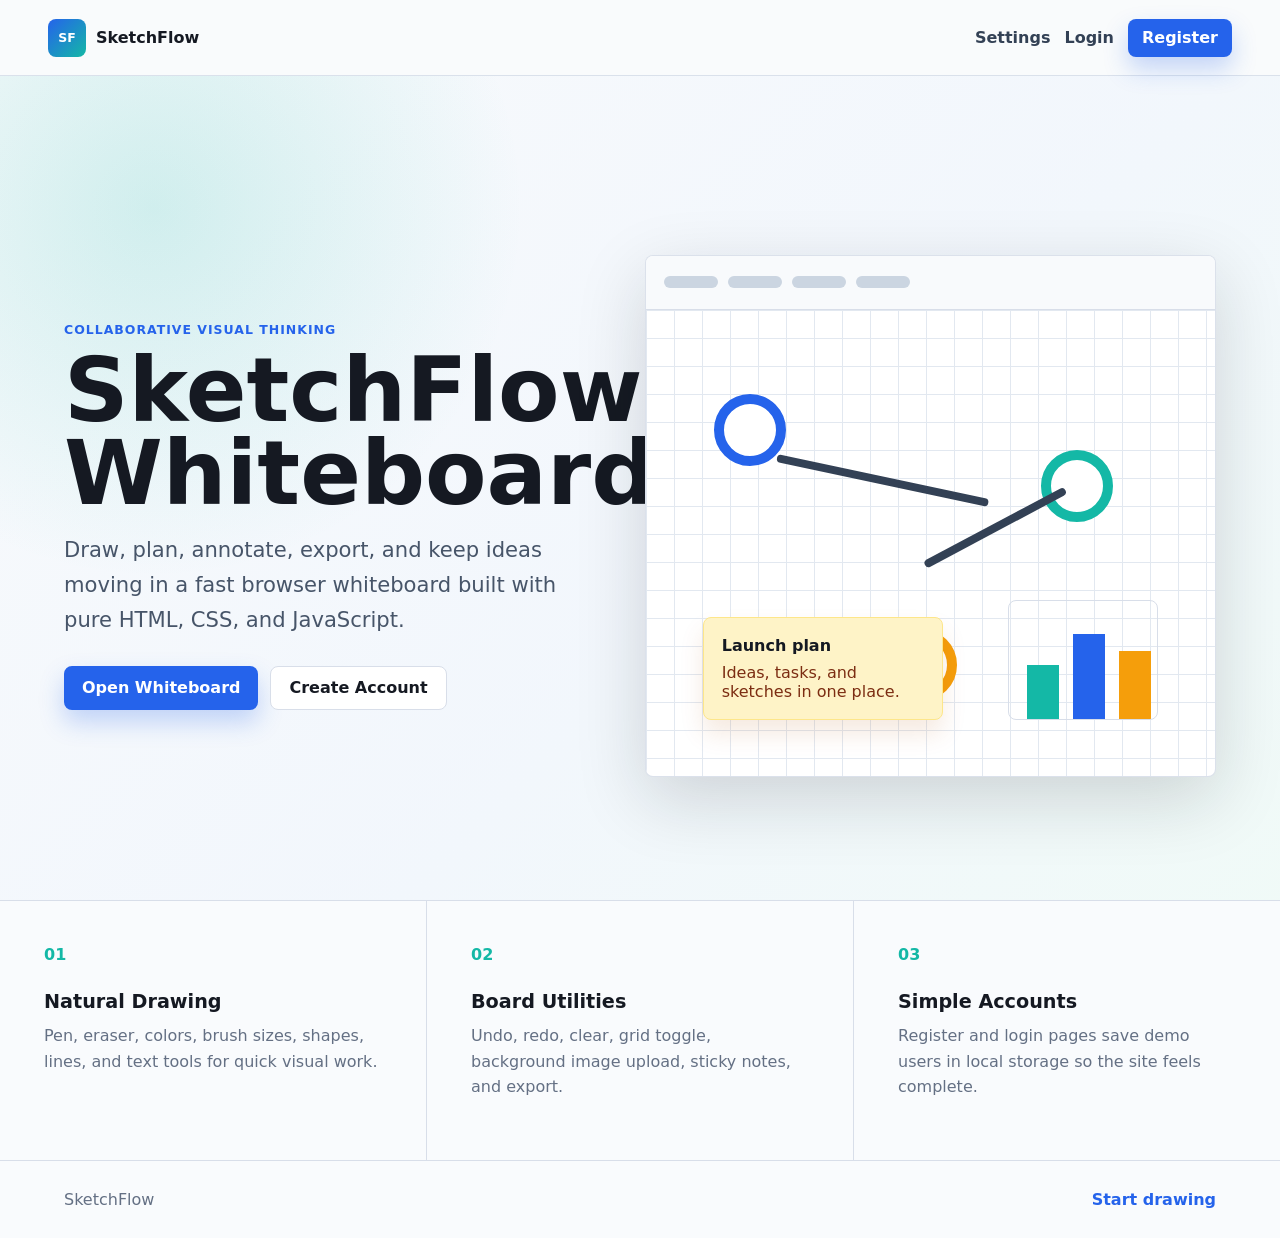
==== index.html @ c55a99bb "Add files via upload" ====
<!DOCTYPE html>
<html lang="en">
<head>
  <meta charset="UTF-8">
  <meta name="viewport" content="width=device-width, initial-scale=1.0">
  <title>SketchFlow Whiteboard | Home</title>
  <link rel="stylesheet" href="styles.css">
</head>
<body>
  <header class="site-header">
    <a class="brand" href="index.html">
      <span class="brand-mark">SF</span>
      <span>SketchFlow</span>
    </a>
    <nav class="nav-links">
      <a href="settings.html">Settings</a>
      <a href="login.html">Login</a>
      <a class="button button-small" href="register.html">Register</a>
    </nav>
  </header>

  <main>
    <section class="hero">
      <div class="hero-copy">
        <p class="eyebrow">Collaborative visual thinking</p>
        <h1>SketchFlow Whiteboard</h1>
        <p class="hero-text">
          Draw, plan, annotate, export, and keep ideas moving in a fast browser whiteboard built with pure HTML, CSS, and JavaScript.
        </p>
        <div class="hero-actions">
          <a class="button" href="whiteboard.html">Open Whiteboard</a>
          <a class="button button-ghost" href="register.html">Create Account</a>
        </div>
      </div>
      <div class="hero-board" aria-label="Whiteboard preview">
        <div class="preview-toolbar">
          <span></span><span></span><span></span><span></span>
        </div>
        <div class="preview-canvas">
          <div class="node node-a"></div>
          <div class="node node-b"></div>
          <div class="node node-c"></div>
          <div class="connector connector-a"></div>
          <div class="connector connector-b"></div>
          <div class="sticky-preview">
            <strong>Launch plan</strong>
            <span>Ideas, tasks, and sketches in one place.</span>
          </div>
          <div class="chart-preview"></div>
        </div>
      </div>
    </section>

    <section class="feature-band">
      <div class="feature">
        <span class="feature-icon">01</span>
        <h2>Natural Drawing</h2>
        <p>Pen, eraser, colors, brush sizes, shapes, lines, and text tools for quick visual work.</p>
      </div>
      <div class="feature">
        <span class="feature-icon">02</span>
        <h2>Board Utilities</h2>
        <p>Undo, redo, clear, grid toggle, background image upload, sticky notes, and export.</p>
      </div>
      <div class="feature">
        <span class="feature-icon">03</span>
        <h2>Simple Accounts</h2>
        <p>Register and login pages save demo users in local storage so the site feels complete.</p>
      </div>
    </section>
  </main>

  <footer class="site-footer">
    <span>SketchFlow</span>
    <a href="whiteboard.html">Start drawing</a>
  </footer>
  <script src="theme.js"></script>
</body>
</html>
---- styles.css ----
:root {
  --ink: #151922;
  --muted: #647084;
  --paper: #f8fafc;
  --line: #d8dee9;
  --brand: #2563eb;
  --brand-dark: #1d4ed8;
  --accent: #14b8a6;
  --warn: #ef4444;
  --panel: rgba(255, 255, 255, 0.92);
  --shadow: 0 22px 70px rgba(21, 25, 34, 0.16);
  --canvas-paper: #ffffff;
}

:root[data-theme="dark"] {
  --ink: #e5edf8;
  --muted: #aeb8c8;
  --paper: #111827;
  --line: #334155;
  --brand: #60a5fa;
  --brand-dark: #3b82f6;
  --accent: #2dd4bf;
  --panel: rgba(15, 23, 42, 0.94);
  --shadow: 0 22px 70px rgba(0, 0, 0, 0.35);
}

:root[data-theme="ocean"] {
  --ink: #102033;
  --muted: #4f6b7d;
  --paper: #ecfeff;
  --line: #b6e2ea;
  --brand: #0891b2;
  --brand-dark: #0e7490;
  --accent: #10b981;
}

:root[data-theme="sunset"] {
  --ink: #261414;
  --muted: #765353;
  --paper: #fff7ed;
  --line: #fed7aa;
  --brand: #e11d48;
  --brand-dark: #be123c;
  --accent: #f59e0b;
}

:root[data-board-theme="white"] { --canvas-paper: #ffffff; }
:root[data-board-theme="cream"] { --canvas-paper: #fff7df; }
:root[data-board-theme="midnight"] { --canvas-paper: #111827; }
:root[data-board-theme="mint"] { --canvas-paper: #ecfdf5; }

:root.large-ui .tool-button,
:root.large-ui .board-topbar,
:root.large-ui .control-label {
  font-size: 1.04rem;
}

* {
  box-sizing: border-box;
}

body {
  margin: 0;
  color: var(--ink);
  font-family: Inter, ui-sans-serif, system-ui, -apple-system, BlinkMacSystemFont, "Segoe UI", sans-serif;
  background: var(--paper);
}

a {
  color: inherit;
  text-decoration: none;
}

.site-header,
.board-topbar {
  position: sticky;
  top: 0;
  z-index: 20;
  display: flex;
  align-items: center;
  justify-content: space-between;
  gap: 18px;
  min-height: 76px;
  padding: 16px clamp(18px, 4vw, 48px);
  border-bottom: 1px solid rgba(216, 222, 233, 0.9);
  background: color-mix(in srgb, var(--paper) 90%, white);
  backdrop-filter: blur(18px);
}

.brand {
  display: inline-flex;
  align-items: center;
  gap: 10px;
  font-weight: 800;
}

.brand-mark {
  display: grid;
  width: 38px;
  height: 38px;
  place-items: center;
  color: #ffffff;
  border-radius: 8px;
  background: linear-gradient(135deg, var(--brand), var(--accent));
  font-size: 0.78rem;
}

.nav-links {
  display: flex;
  align-items: center;
  gap: 14px;
  color: #334155;
  font-weight: 700;
}

.button,
button.button {
  display: inline-flex;
  align-items: center;
  justify-content: center;
  min-height: 44px;
  padding: 0 18px;
  border: 0;
  border-radius: 8px;
  color: #ffffff;
  background: var(--brand);
  box-shadow: 0 12px 25px rgba(37, 99, 235, 0.25);
  font: inherit;
  font-weight: 800;
  cursor: pointer;
}

.button:hover {
  background: var(--brand-dark);
}

.button-small {
  min-height: 38px;
  padding: 0 14px;
}

.button-ghost {
  color: var(--ink);
  background: #ffffff;
  border: 1px solid var(--line);
  box-shadow: none;
}

.button-ghost:hover {
  background: #f1f5f9;
}

.hero {
  display: grid;
  grid-template-columns: minmax(0, 0.95fr) minmax(320px, 1.05fr);
  gap: clamp(28px, 5vw, 72px);
  align-items: center;
  min-height: calc(100vh - 76px);
  padding: clamp(44px, 7vw, 92px) clamp(18px, 5vw, 68px) 34px;
  background:
    radial-gradient(circle at 12% 16%, rgba(20, 184, 166, 0.17), transparent 28%),
    linear-gradient(135deg, var(--paper) 0%, color-mix(in srgb, var(--paper) 80%, #dbeafe) 55%, color-mix(in srgb, var(--paper) 80%, #d1fae5) 100%);
}

.eyebrow {
  margin: 0 0 12px;
  color: var(--brand);
  font-size: 0.78rem;
  font-weight: 900;
  letter-spacing: 0.08em;
  text-transform: uppercase;
}

h1,
h2,
p {
  margin-top: 0;
}

.hero h1 {
  max-width: 720px;
  margin-bottom: 18px;
  font-size: clamp(3rem, 7vw, 6.8rem);
  line-height: 0.93;
  letter-spacing: 0;
}

.hero-text {
  max-width: 640px;
  color: #475569;
  font-size: clamp(1.05rem, 2vw, 1.32rem);
  line-height: 1.65;
}

.hero-actions {
  display: flex;
  flex-wrap: wrap;
  gap: 12px;
  margin-top: 28px;
}

.hero-board {
  min-height: 520px;
  border: 1px solid rgba(216, 222, 233, 0.9);
  border-radius: 8px;
  background: #ffffff;
  box-shadow: var(--shadow);
  overflow: hidden;
}

.preview-toolbar {
  display: flex;
  gap: 10px;
  align-items: center;
  height: 54px;
  padding: 0 18px;
  border-bottom: 1px solid var(--line);
  background: #f8fafc;
}

.preview-toolbar span {
  width: 54px;
  height: 12px;
  border-radius: 999px;
  background: #cbd5e1;
}

.preview-canvas {
  position: relative;
  height: 466px;
  background-image:
    linear-gradient(#e2e8f0 1px, transparent 1px),
    linear-gradient(90deg, #e2e8f0 1px, transparent 1px);
  background-size: 28px 28px;
}

.node {
  position: absolute;
  width: 72px;
  height: 72px;
  border: 10px solid #2563eb;
  border-radius: 50%;
  background: #ffffff;
}

.node-a { left: 12%; top: 18%; }
.node-b { right: 18%; top: 30%; border-color: #14b8a6; }
.node-c { left: 42%; bottom: 16%; border-color: #f59e0b; }

.connector {
  position: absolute;
  height: 8px;
  border-radius: 999px;
  background: #334155;
  transform-origin: left center;
}

.connector-a {
  left: 23%;
  top: 31%;
  width: 38%;
  transform: rotate(12deg);
}

.connector-b {
  left: 49%;
  top: 54%;
  width: 28%;
  transform: rotate(-28deg);
}

.sticky-preview {
  position: absolute;
  left: 10%;
  bottom: 12%;
  display: grid;
  gap: 8px;
  width: min(240px, 44%);
  padding: 18px;
  border: 1px solid #fde68a;
  border-radius: 8px;
  background: #fef3c7;
  box-shadow: 0 14px 25px rgba(180, 83, 9, 0.12);
}

.sticky-preview span {
  color: #7c2d12;
}

.chart-preview {
  position: absolute;
  right: 10%;
  bottom: 12%;
  width: 150px;
  height: 120px;
  border-radius: 8px;
  background:
    linear-gradient(to top, #14b8a6 0 46%, transparent 46%),
    linear-gradient(to top, #2563eb 0 72%, transparent 72%),
    linear-gradient(to top, #f59e0b 0 58%, transparent 58%);
  background-size: 32px 100%, 32px 100%, 32px 100%;
  background-position: 18px 0, 64px 0, 110px 0;
  background-repeat: no-repeat;
  border: 1px solid var(--line);
}

.feature-band {
  display: grid;
  grid-template-columns: repeat(3, 1fr);
  gap: 1px;
  background: var(--line);
  border-top: 1px solid var(--line);
  border-bottom: 1px solid var(--line);
}

.feature {
  min-height: 220px;
  padding: clamp(24px, 4vw, 44px);
  background: color-mix(in srgb, var(--paper) 82%, white);
}

.feature-icon {
  display: inline-flex;
  margin-bottom: 26px;
  color: var(--accent);
  font-weight: 900;
}

.feature h2 {
  margin-bottom: 10px;
  font-size: 1.2rem;
}

.feature p,
.site-footer {
  color: var(--muted);
  line-height: 1.6;
}

.site-footer {
  display: flex;
  justify-content: space-between;
  padding: 26px clamp(18px, 5vw, 68px);
  background: color-mix(in srgb, var(--paper) 82%, white);
}

.site-footer a {
  color: var(--brand);
  font-weight: 800;
}

.auth-page {
  min-height: 100vh;
  background:
    linear-gradient(115deg, rgba(37, 99, 235, 0.1), transparent 42%),
    linear-gradient(245deg, rgba(20, 184, 166, 0.14), transparent 42%),
    var(--paper);
}

.auth-shell {
  display: grid;
  min-height: calc(100vh - 76px);
  place-items: center;
  padding: 36px 18px;
}

.auth-panel {
  width: min(460px, 100%);
  padding: 34px;
  border: 1px solid var(--line);
  border-radius: 8px;
  background: var(--panel);
  box-shadow: var(--shadow);
}

.settings-shell {
  min-height: calc(100vh - 76px);
  padding: clamp(28px, 5vw, 58px);
  background: var(--paper);
}

.settings-heading {
  max-width: 780px;
  margin-bottom: 28px;
}

.settings-heading h1 {
  margin-bottom: 10px;
  font-size: clamp(2.4rem, 6vw, 4.8rem);
  line-height: 1;
}

.settings-heading p:last-child {
  color: var(--muted);
  font-size: 1.05rem;
  line-height: 1.6;
}

.settings-grid {
  display: grid;
  grid-template-columns: repeat(2, minmax(0, 1fr));
  gap: 18px;
}

.settings-card {
  display: grid;
  gap: 16px;
  align-content: start;
  padding: 22px;
  border: 1px solid var(--line);
  border-radius: 8px;
  background: color-mix(in srgb, var(--paper) 82%, white);
  box-shadow: 0 12px 28px rgba(15, 23, 42, 0.08);
}

.settings-card h2 {
  margin: 0;
  font-size: 1.15rem;
}

.theme-options {
  display: grid;
  grid-template-columns: repeat(2, minmax(0, 1fr));
  gap: 10px;
}

.theme-choice {
  display: flex;
  align-items: center;
  gap: 10px;
  min-height: 48px;
  padding: 8px 10px;
  border: 1px solid var(--line);
  border-radius: 8px;
  color: var(--ink);
  background: color-mix(in srgb, var(--paper) 70%, white);
  font: inherit;
  font-weight: 850;
  cursor: pointer;
}

.theme-choice.active,
.theme-choice:hover {
  border-color: var(--brand);
  color: var(--brand);
}

.swatch {
  display: inline-block;
  width: 24px;
  height: 24px;
  border: 1px solid var(--line);
  border-radius: 7px;
}

.light-swatch { background: #f8fafc; }
.dark-swatch { background: #111827; }
.ocean-swatch { background: linear-gradient(135deg, #0891b2, #10b981); }
.sunset-swatch { background: linear-gradient(135deg, #e11d48, #f59e0b); }
.paper-white { background: #ffffff; }
.paper-cream { background: #fff7df; }
.paper-midnight { background: #111827; }
.paper-mint { background: #ecfdf5; }

.toggle-row {
  display: flex;
  align-items: center;
  gap: 12px;
  color: var(--ink);
  font-weight: 800;
}

.toggle-row input {
  width: 20px;
  min-height: 20px;
}

.settings-actions {
  display: grid;
  grid-template-columns: repeat(2, minmax(0, 1fr));
  gap: 10px;
}

.auth-panel h1 {
  margin-bottom: 24px;
  font-size: 2.4rem;
}

.auth-form {
  display: grid;
  gap: 18px;
}

.auth-form label,
.control-label {
  display: grid;
  gap: 8px;
  color: #334155;
  font-size: 0.9rem;
  font-weight: 800;
}

input {
  width: 100%;
  min-height: 44px;
  border: 1px solid #cbd5e1;
  border-radius: 8px;
  padding: 0 12px;
  color: var(--ink);
  background: #ffffff;
  font: inherit;
}

input:focus,
button:focus-visible,
a:focus-visible {
  outline: 3px solid rgba(37, 99, 235, 0.28);
  outline-offset: 2px;
}

.form-message {
  min-height: 24px;
  margin: 0;
  color: var(--brand);
  font-weight: 800;
}

.form-message.error {
  color: var(--warn);
}

.auth-switch {
  margin: 22px 0 0;
  color: var(--muted);
}

.auth-switch a {
  color: var(--brand);
  font-weight: 800;
}

.saved-shell {
  min-height: calc(100vh - 76px);
  padding: clamp(28px, 5vw, 58px);
  background: var(--paper);
}

.saved-heading {
  max-width: 760px;
  margin-bottom: 28px;
}

.saved-heading h1 {
  margin-bottom: 10px;
  font-size: clamp(2.4rem, 6vw, 4.8rem);
  line-height: 1;
}

.saved-heading p:last-child {
  color: var(--muted);
  font-size: 1.05rem;
  line-height: 1.6;
}

.saved-grid {
  display: grid;
  grid-template-columns: repeat(auto-fill, minmax(260px, 1fr));
  gap: 18px;
}

.saved-card,
.empty-state {
  border: 1px solid var(--line);
  border-radius: 8px;
  background: color-mix(in srgb, var(--paper) 82%, white);
  box-shadow: 0 12px 28px rgba(15, 23, 42, 0.08);
  overflow: hidden;
}

.saved-card img {
  display: block;
  width: 100%;
  aspect-ratio: 16 / 10;
  object-fit: cover;
  background: #eef3f8;
  border-bottom: 1px solid var(--line);
}

.saved-card-body {
  display: grid;
  gap: 12px;
  padding: 14px;
}

.saved-card h2 {
  margin: 0;
  font-size: 1.05rem;
}

.saved-card p,
.empty-state p {
  margin: 0;
  color: var(--muted);
  font-size: 0.9rem;
}

.saved-actions {
  display: grid;
  grid-template-columns: repeat(3, 1fr);
  gap: 8px;
}

.saved-actions a,
.saved-actions button {
  display: inline-flex;
  align-items: center;
  justify-content: center;
  min-height: 38px;
  border: 1px solid #cbd5e1;
  border-radius: 8px;
  color: #243247;
  background: #ffffff;
  font: inherit;
  font-size: 0.9rem;
  font-weight: 850;
  cursor: pointer;
}

.saved-actions a:hover,
.saved-actions button:hover {
  border-color: var(--brand);
  color: var(--brand);
  background: #eff6ff;
}

.saved-actions .delete-board:hover {
  border-color: var(--warn);
  color: var(--warn);
  background: #fef2f2;
}

.empty-state {
  grid-column: 1 / -1;
  display: grid;
  gap: 14px;
  justify-items: start;
  padding: 24px;
}

.profile-shell {
  display: grid;
  gap: 20px;
  min-height: calc(100vh - 76px);
  padding: clamp(28px, 5vw, 58px);
  background:
    linear-gradient(135deg, rgba(37, 99, 235, 0.1), transparent 38%),
    linear-gradient(245deg, rgba(20, 184, 166, 0.12), transparent 38%),
    var(--paper);
}

.profile-panel {
  display: flex;
  align-items: center;
  gap: 22px;
  padding: clamp(22px, 4vw, 34px);
  border: 1px solid var(--line);
  border-radius: 8px;
  background: color-mix(in srgb, var(--paper) 82%, white);
  box-shadow: var(--shadow);
}

.profile-avatar {
  display: grid;
  flex: 0 0 auto;
  width: 92px;
  height: 92px;
  place-items: center;
  border-radius: 8px;
  color: #ffffff;
  background: linear-gradient(135deg, var(--brand), var(--accent));
  font-size: 1.6rem;
  font-weight: 900;
}

.profile-panel h1 {
  margin-bottom: 8px;
  font-size: clamp(2rem, 5vw, 4rem);
  line-height: 1;
}

.profile-email {
  margin: 0;
  color: var(--muted);
  font-weight: 800;
}

.profile-grid {
  display: grid;
  grid-template-columns: repeat(2, minmax(0, 1fr));
  gap: 18px;
}

.profile-card,
.profile-actions {
  border: 1px solid var(--line);
  border-radius: 8px;
  background: color-mix(in srgb, var(--paper) 82%, white);
  box-shadow: 0 12px 28px rgba(15, 23, 42, 0.08);
}

.profile-card {
  display: grid;
  gap: 12px;
  padding: 22px;
}

.profile-card span {
  color: var(--muted);
  font-weight: 800;
}

.profile-card strong {
  font-size: 2.4rem;
}

.profile-actions {
  grid-column: 1 / -1;
  display: flex;
  flex-wrap: wrap;
  gap: 12px;
  padding: 18px;
}

.logout-button {
  background: #334155;
  box-shadow: none;
}

.logout-button:hover {
  background: #1e293b;
}

.board-page {
  height: 100vh;
  overflow: hidden;
  background: color-mix(in srgb, var(--paper) 80%, #dfe7f1);
}

.board-topbar {
  min-height: 68px;
  padding: 10px 18px;
}

.board-title {
  display: flex;
  align-items: center;
  gap: 12px;
  flex: 1;
  max-width: 620px;
}

.board-title input {
  min-height: 40px;
  font-weight: 900;
}

#userBadge {
  white-space: nowrap;
  color: var(--muted);
  font-size: 0.9rem;
  font-weight: 800;
}

.board-topbar .nav-links {
  justify-content: flex-end;
}

.whiteboard-app {
  display: grid;
  grid-template-columns: 176px minmax(0, 1fr) 250px;
  height: calc(100vh - 68px);
}

.tool-panel,
.info-panel {
  display: flex;
  flex-direction: column;
  gap: 14px;
  padding: 14px;
  border-right: 1px solid var(--line);
  background: color-mix(in srgb, var(--paper) 88%, white);
  overflow-y: auto;
}

.info-panel {
  border-right: 0;
  border-left: 1px solid var(--line);
}

.info-panel h2 {
  margin: 4px 0 0;
  font-size: 1rem;
}

.tool-group {
  display: grid;
  grid-template-columns: 1fr;
  gap: 8px;
  padding-bottom: 14px;
  border-bottom: 1px solid #e2e8f0;
}

.tool-group:last-child {
  border-bottom: 0;
}

.tool-button {
  min-height: 40px;
  border: 1px solid #cbd5e1;
  border-radius: 8px;
  color: #243247;
  background: #ffffff;
  font: inherit;
  font-weight: 850;
  cursor: pointer;
}

.tool-button:hover,
.tool-button.active {
  border-color: var(--brand);
  color: var(--brand);
  background: #eff6ff;
}

.tool-button.danger:hover {
  border-color: var(--warn);
  color: var(--warn);
  background: #fef2f2;
}

.file-button {
  display: grid;
  place-items: center;
  cursor: pointer;
}

.file-button input {
  display: none;
}

input[type="color"] {
  height: 42px;
  padding: 4px;
}

input[type="range"] {
  min-height: auto;
  padding: 0;
}

#brushValue {
  color: var(--muted);
  font-weight: 800;
}

.canvas-shell {
  position: relative;
  overflow: hidden;
  background: var(--canvas-paper);
}

#whiteboardCanvas {
  display: block;
  width: 100%;
  height: 100%;
  cursor: crosshair;
  touch-action: none;
}

.notes-layer {
  position: absolute;
  inset: 0;
  pointer-events: none;
}

.note {
  position: absolute;
  width: 190px;
  min-height: 150px;
  padding: 36px 14px 14px;
  border: 1px solid #facc15;
  border-radius: 8px;
  background: #fef3c7;
  box-shadow: 0 16px 30px rgba(113, 63, 18, 0.18);
  pointer-events: auto;
}

.note::before {
  content: "Note";
  position: absolute;
  inset: 0 0 auto 0;
  z-index: 1;
  height: 28px;
  padding: 6px 12px;
  border-bottom: 1px solid rgba(180, 83, 9, 0.18);
  color: #7c2d12;
  font-size: 0.78rem;
  font-weight: 900;
  cursor: move;
  pointer-events: none;
}

.note textarea {
  position: relative;
  z-index: 1;
  width: 100%;
  min-height: 92px;
  resize: vertical;
  border: 0;
  color: #422006;
  background: transparent;
  font: inherit;
  line-height: 1.45;
}

.note button {
  position: absolute;
  top: 4px;
  right: 6px;
  z-index: 2;
  width: 22px;
  height: 22px;
  border: 0;
  border-radius: 6px;
  background: rgba(146, 64, 14, 0.12);
  cursor: pointer;
}

.floating-text {
  position: absolute;
  display: none;
  z-index: 30;
  min-width: 180px;
  width: 240px;
  height: 44px;
  box-shadow: 0 10px 24px rgba(15, 23, 42, 0.14);
}

.stat-list {
  display: grid;
  gap: 10px;
}

.stat-list div {
  display: flex;
  justify-content: space-between;
  gap: 14px;
  padding: 12px;
  border: 1px solid var(--line);
  border-radius: 8px;
  background: #ffffff;
}

.stat-list span,
.mini-guide {
  color: var(--muted);
  font-size: 0.9rem;
}

.mini-guide {
  padding: 14px;
  border: 1px solid var(--line);
  border-radius: 8px;
  background: #ffffff;
  line-height: 1.55;
}

@media (max-width: 980px) {
  .hero,
  .feature-band,
  .whiteboard-app {
    grid-template-columns: 1fr;
  }

  .hero {
    min-height: auto;
  }

  .hero-board {
    min-height: 430px;
  }

  .preview-canvas {
    height: 376px;
  }

  .board-page {
    height: auto;
    min-height: 100vh;
    overflow: auto;
  }

  .whiteboard-app {
    height: auto;
  }

  .tool-panel {
    display: grid;
    grid-template-columns: repeat(2, minmax(0, 1fr));
    position: sticky;
    top: 0;
    z-index: 10;
    border-right: 0;
    border-bottom: 1px solid var(--line);
  }

  .canvas-shell {
    height: 68vh;
    min-height: 460px;
  }

  .info-panel {
    border-left: 0;
    border-top: 1px solid var(--line);
  }
}

@media (max-width: 640px) {
  .site-header,
  .board-topbar,
  .site-footer {
    align-items: flex-start;
    flex-direction: column;
  }

  .nav-links {
    flex-wrap: wrap;
    width: 100%;
    gap: 8px;
  }

  .nav-links a {
    display: inline-flex;
    align-items: center;
    min-height: 36px;
  }

  .hero h1 {
    font-size: 3.1rem;
  }

  .hero {
    padding-top: 34px;
  }

  .hero-board {
    min-height: 360px;
  }

  .preview-canvas {
    height: 306px;
  }

  .feature {
    min-height: auto;
  }

  .tool-panel {
    grid-template-columns: 1fr;
  }

  .board-title {
    align-items: stretch;
    flex-direction: column;
    width: 100%;
  }

  .board-topbar {
    position: relative;
    gap: 10px;
  }

  .board-topbar .brand {
    width: 100%;
  }

  .board-topbar .nav-links {
    display: grid;
    grid-template-columns: repeat(2, minmax(0, 1fr));
    justify-content: stretch;
  }

  .board-topbar .nav-links a {
    justify-content: center;
    min-width: 0;
    padding: 0 8px;
    border: 1px solid var(--line);
    border-radius: 8px;
    background: #ffffff;
    font-size: 0.88rem;
    text-align: center;
  }

  .whiteboard-app {
    display: flex;
    flex-direction: column;
  }

  .tool-panel {
    position: static;
    display: flex;
    flex-direction: column;
    max-height: none;
    padding: 10px;
  }

  .tool-group {
    grid-template-columns: repeat(3, minmax(0, 1fr));
    gap: 7px;
    padding-bottom: 10px;
  }

  .tool-group:nth-child(2) {
    grid-template-columns: 1fr;
  }

  .tool-button {
    min-height: 38px;
    padding: 0 6px;
    font-size: 0.86rem;
  }

  .control-label {
    gap: 6px;
  }

  .canvas-shell {
    height: 62vh;
    min-height: 390px;
  }

  .info-panel {
    padding: 10px;
  }

  .stat-list {
    grid-template-columns: 1fr;
  }

  .saved-actions {
    grid-template-columns: 1fr;
  }

  .settings-grid {
    grid-template-columns: 1fr;
  }

  .theme-options,
  .settings-actions {
    grid-template-columns: 1fr;
  }

  .profile-panel {
    align-items: flex-start;
    flex-direction: column;
  }

  .profile-grid {
    grid-template-columns: 1fr;
  }

  .profile-actions {
    display: grid;
  }
}

@media (max-width: 420px) {
  .site-header,
  .board-topbar {
    padding: 12px;
  }

  .brand-mark {
    width: 34px;
    height: 34px;
  }

  .hero h1,
  .saved-heading h1,
  .settings-heading h1 {
    font-size: 2.55rem;
  }

  .auth-panel {
    padding: 24px 18px;
  }

  .board-topbar .nav-links {
    grid-template-columns: 1fr;
  }

  .tool-group {
    grid-template-columns: repeat(2, minmax(0, 1fr));
  }

  .canvas-shell {
    height: 58vh;
    min-height: 340px;
  }

  .note {
    width: min(170px, calc(100vw - 32px));
  }
}
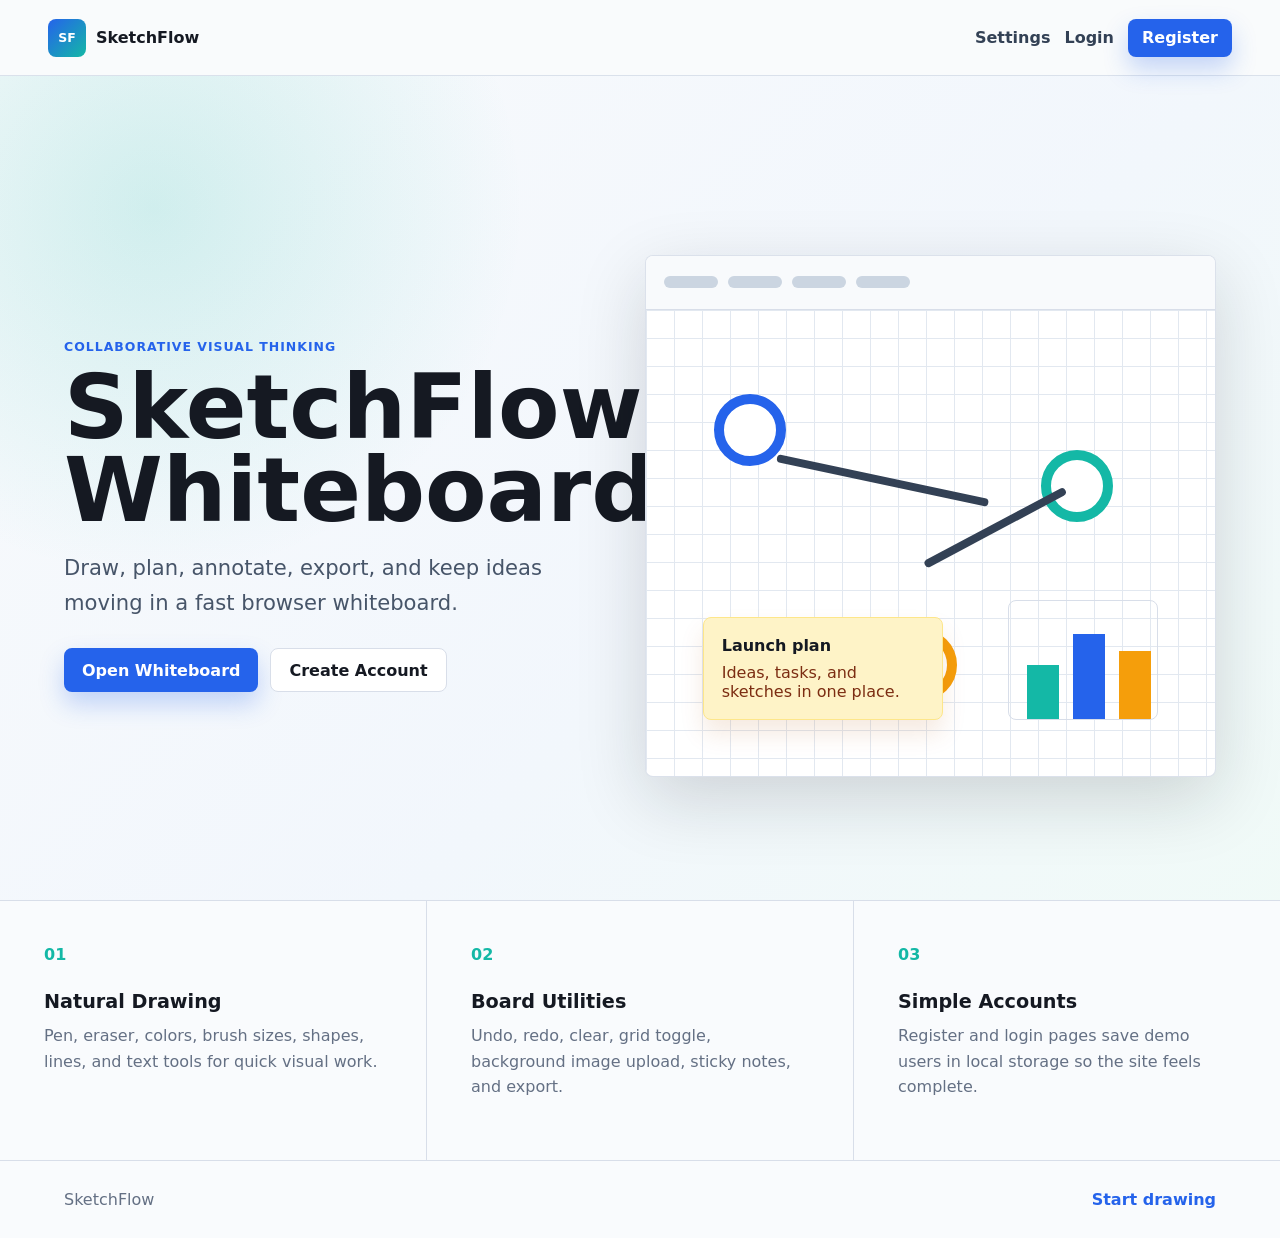
==== commit 9f699979: "Update hero text in index.html Removed 'built with pure HTML, CSS, and JavaScript' from the hero tex" ====
--- a/index.html
+++ b/index.html
@@ -25,7 +25,7 @@
         <p class="eyebrow">Collaborative visual thinking</p>
         <h1>SketchFlow Whiteboard</h1>
         <p class="hero-text">
-          Draw, plan, annotate, export, and keep ideas moving in a fast browser whiteboard built with pure HTML, CSS, and JavaScript.
+          Draw, plan, annotate, export, and keep ideas moving in a fast browser whiteboard.
         </p>
         <div class="hero-actions">
           <a class="button" href="whiteboard.html">Open Whiteboard</a>
